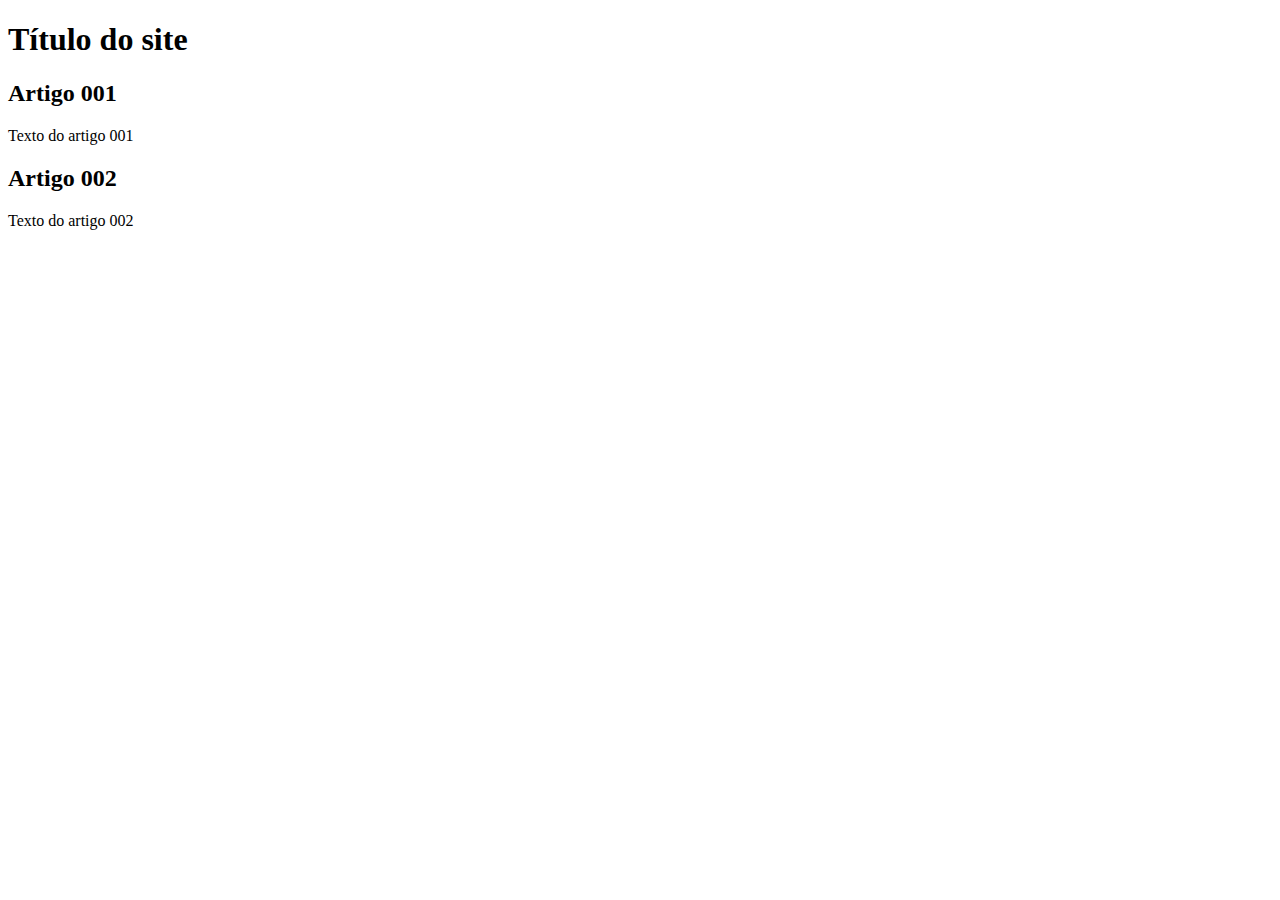
==== index.html @ 04bf8687 "add index" ====
<!DOCTYPE html>
<html lang="pt-br">
<head>
    <meta charset="UTF-8">
    <meta http-equiv="X-UA-Compatible" content="IE=edge">
    <meta name="viewport" content="width=device-width, initial-scale=1.0">
    <title>Título do Site</title>
</head>
<body>
    <main>
        <header>
            <h1> Título do site</h1>
        </header>
        <article>
            <h2> Artigo 001</h2> 
            <p> Texto do artigo 001</p>
        </article>
        <article>
            <h2>Artigo 002</h2>
            <p>Texto do artigo 002</p>
        </article>

    </main>
</body>
</html>
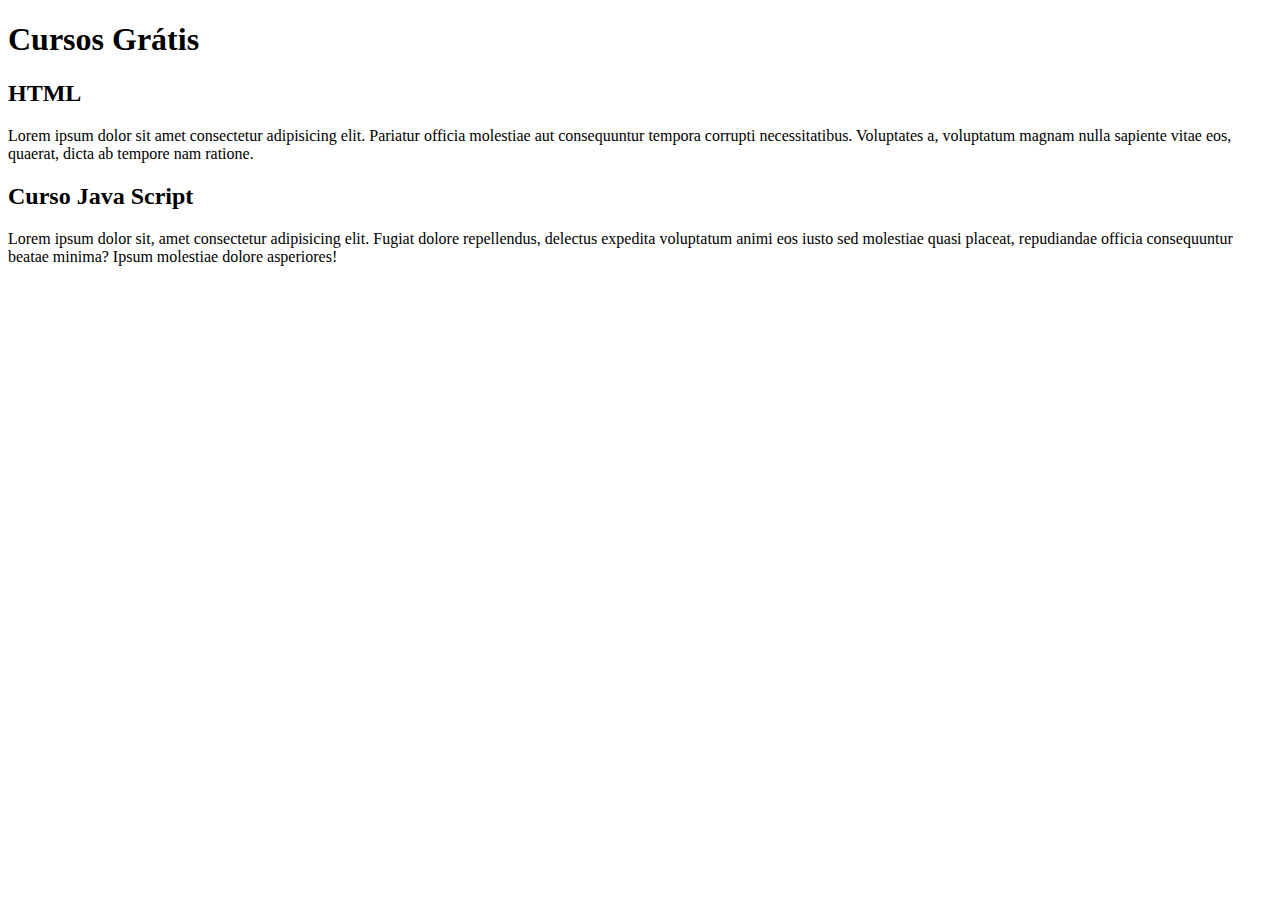
==== commit 9a4aae5c: "comecei a escrever o conteudo" ====
--- a/index.html
+++ b/index.html
@@ -9,15 +9,15 @@
 <body>
     <main>
         <header>
-            <h1> Título do site</h1>
+            <h1> Cursos Grátis</h1>
         </header>
         <article>
-            <h2> Artigo 001</h2> 
-            <p> Texto do artigo 001</p>
+            <h2> HTML</h2> 
+            <p> Lorem ipsum dolor sit amet consectetur adipisicing elit. Pariatur officia molestiae aut consequuntur tempora corrupti necessitatibus. Voluptates a, voluptatum magnam nulla sapiente vitae eos, quaerat, dicta ab tempore nam ratione.</p>
         </article>
         <article>
-            <h2>Artigo 002</h2>
-            <p>Texto do artigo 002</p>
+            <h2>Curso Java Script</h2>
+            <p>Lorem ipsum dolor sit, amet consectetur adipisicing elit. Fugiat dolore repellendus, delectus expedita voluptatum animi eos iusto sed molestiae quasi placeat, repudiandae officia consequuntur beatae minima? Ipsum molestiae dolore asperiores!</p>
         </article>
 
     </main>
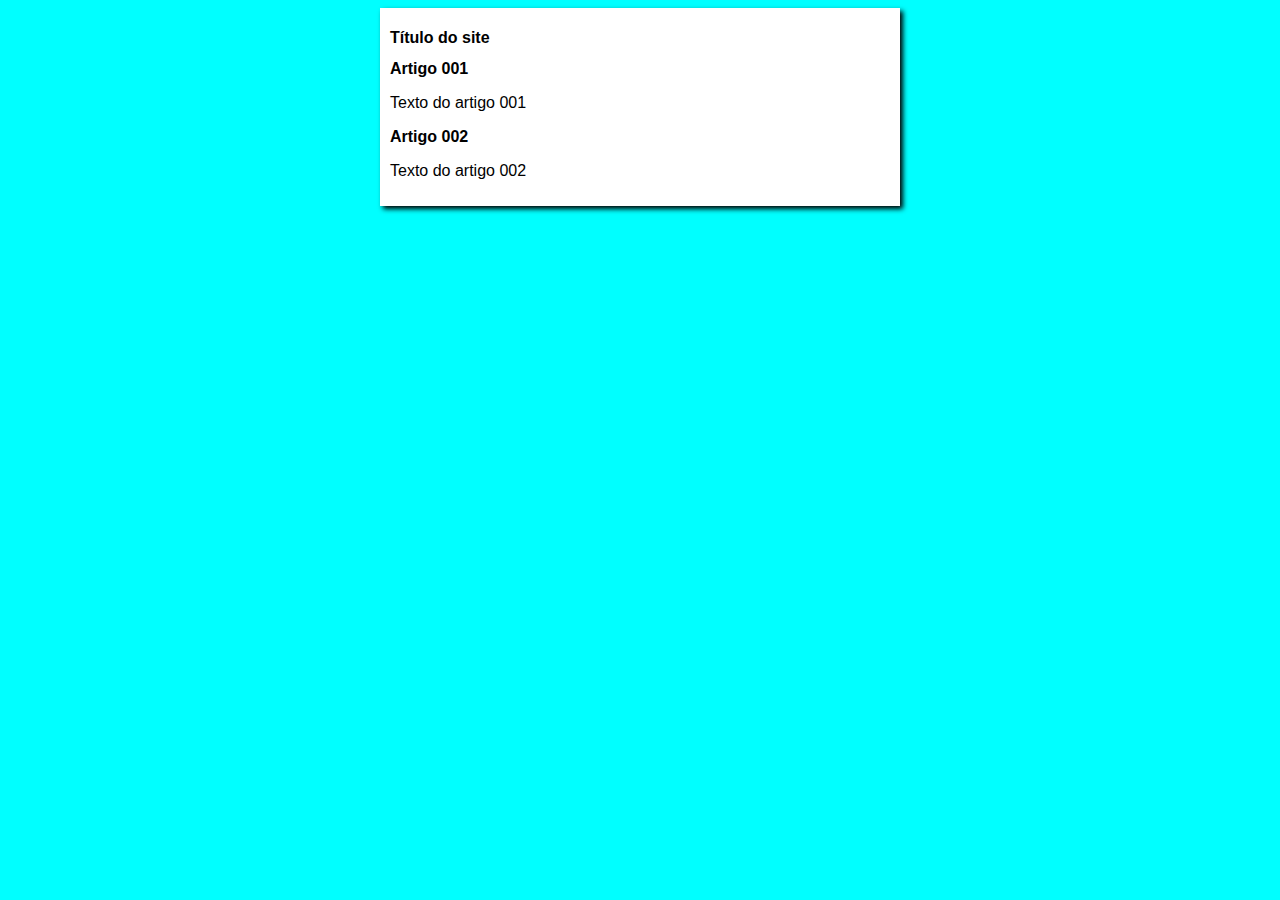
==== commit 94dd6102: "add css" ====
--- a/index.html
+++ b/index.html
@@ -5,19 +5,20 @@
     <meta http-equiv="X-UA-Compatible" content="IE=edge">
     <meta name="viewport" content="width=device-width, initial-scale=1.0">
     <title>Título do Site</title>
+    <link rel="stylesheet" href="estilos/style.css">
 </head>
 <body>
     <main>
         <header>
-            <h1> Cursos Grátis</h1>
+            <h1> Título do site</h1>
         </header>
         <article>
-            <h2> HTML</h2> 
-            <p> Lorem ipsum dolor sit amet consectetur adipisicing elit. Pariatur officia molestiae aut consequuntur tempora corrupti necessitatibus. Voluptates a, voluptatum magnam nulla sapiente vitae eos, quaerat, dicta ab tempore nam ratione.</p>
+            <h2> Artigo 001</h2> 
+            <p> Texto do artigo 001</p>
         </article>
         <article>
-            <h2>Curso Java Script</h2>
-            <p>Lorem ipsum dolor sit, amet consectetur adipisicing elit. Fugiat dolore repellendus, delectus expedita voluptatum animi eos iusto sed molestiae quasi placeat, repudiandae officia consequuntur beatae minima? Ipsum molestiae dolore asperiores!</p>
+            <h2>Artigo 002</h2>
+            <p>Texto do artigo 002</p>
         </article>
 
     </main>
--- a/estilos/style.css
+++ b/estilos/style.css
@@ -0,0 +1,16 @@
+*{
+    font-family: Arial, Helvetica, sans-serif;
+    font-size: 16px;
+    
+}
+body{
+    background-color: aqua;
+
+}
+main{
+    background-color: white;
+    width: 500px;
+    margin: auto;
+    padding: 10px;
+    box-shadow: 3px 3px 5px ;
+}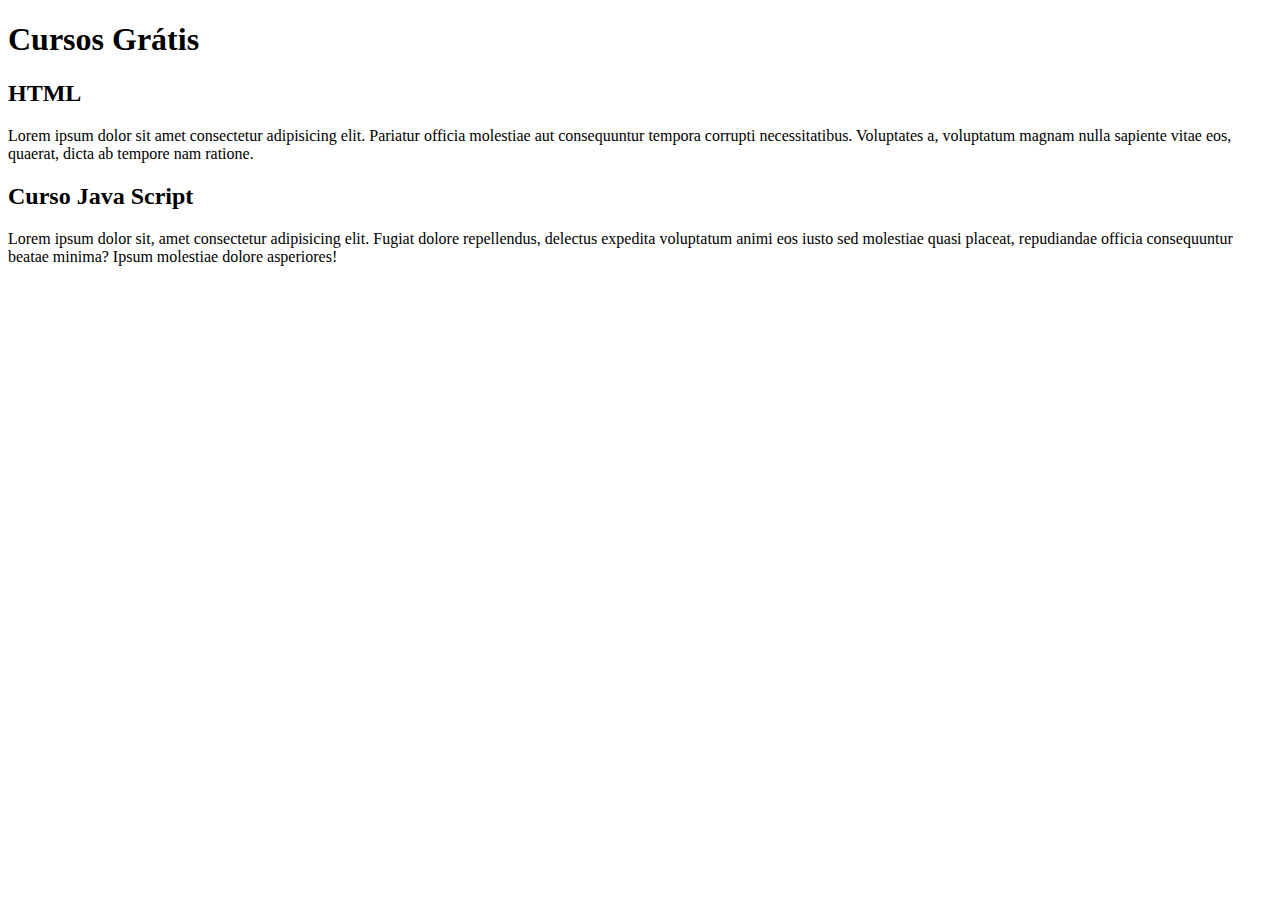
==== commit bea8f4bd: "add title" ====
--- a/index.html
+++ b/index.html
@@ -4,21 +4,20 @@
     <meta charset="UTF-8">
     <meta http-equiv="X-UA-Compatible" content="IE=edge">
     <meta name="viewport" content="width=device-width, initial-scale=1.0">
-    <title>Título do Site</title>
-    <link rel="stylesheet" href="estilos/style.css">
+    <title>Site CursoEVideo</title>
 </head>
 <body>
     <main>
         <header>
-            <h1> Título do site</h1>
+            <h1> Cursos Grátis</h1>
         </header>
         <article>
-            <h2> Artigo 001</h2> 
-            <p> Texto do artigo 001</p>
+            <h2> HTML</h2> 
+            <p> Lorem ipsum dolor sit amet consectetur adipisicing elit. Pariatur officia molestiae aut consequuntur tempora corrupti necessitatibus. Voluptates a, voluptatum magnam nulla sapiente vitae eos, quaerat, dicta ab tempore nam ratione.</p>
         </article>
         <article>
-            <h2>Artigo 002</h2>
-            <p>Texto do artigo 002</p>
+            <h2>Curso Java Script</h2>
+            <p>Lorem ipsum dolor sit, amet consectetur adipisicing elit. Fugiat dolore repellendus, delectus expedita voluptatum animi eos iusto sed molestiae quasi placeat, repudiandae officia consequuntur beatae minima? Ipsum molestiae dolore asperiores!</p>
         </article>
 
     </main>
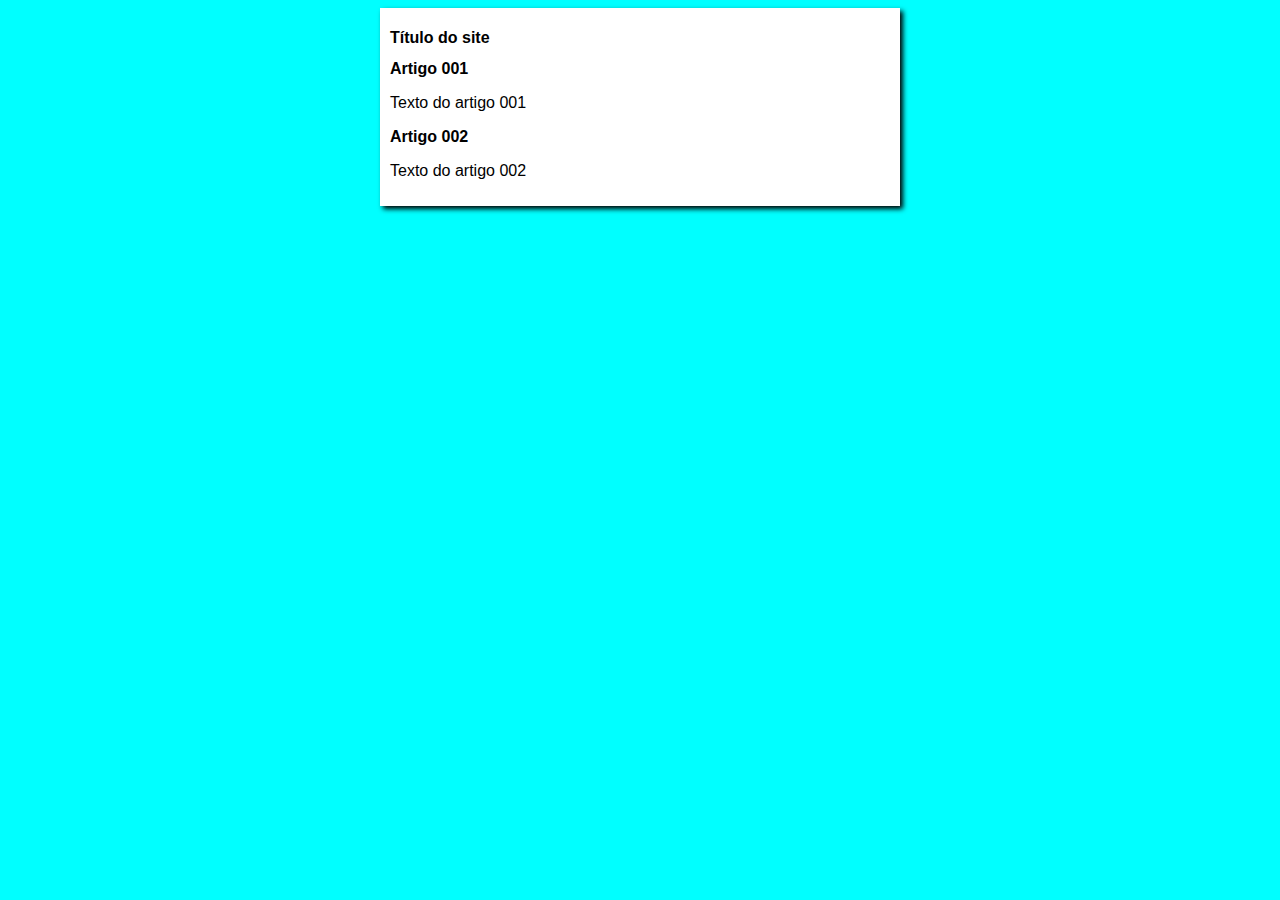
==== commit d249af35: "add title" ====
--- a/index.html
+++ b/index.html
@@ -4,20 +4,21 @@
     <meta charset="UTF-8">
     <meta http-equiv="X-UA-Compatible" content="IE=edge">
     <meta name="viewport" content="width=device-width, initial-scale=1.0">
-    <title>Site CursoEVideo</title>
+    <title>Curso em Video</title>
+    <link rel="stylesheet" href="estilos/style.css">
 </head>
 <body>
     <main>
         <header>
-            <h1> Cursos Grátis</h1>
+            <h1> Título do site</h1>
         </header>
         <article>
-            <h2> HTML</h2> 
-            <p> Lorem ipsum dolor sit amet consectetur adipisicing elit. Pariatur officia molestiae aut consequuntur tempora corrupti necessitatibus. Voluptates a, voluptatum magnam nulla sapiente vitae eos, quaerat, dicta ab tempore nam ratione.</p>
+            <h2> Artigo 001</h2> 
+            <p> Texto do artigo 001</p>
         </article>
         <article>
-            <h2>Curso Java Script</h2>
-            <p>Lorem ipsum dolor sit, amet consectetur adipisicing elit. Fugiat dolore repellendus, delectus expedita voluptatum animi eos iusto sed molestiae quasi placeat, repudiandae officia consequuntur beatae minima? Ipsum molestiae dolore asperiores!</p>
+            <h2>Artigo 002</h2>
+            <p>Texto do artigo 002</p>
         </article>
 
     </main>
--- a/estilos/style.css
+++ b/estilos/style.css
@@ -0,0 +1,16 @@
+*{
+    font-family: Arial, Helvetica, sans-serif;
+    font-size: 16px;
+    
+}
+body{
+    background-color: aqua;
+
+}
+main{
+    background-color: white;
+    width: 500px;
+    margin: auto;
+    padding: 10px;
+    box-shadow: 3px 3px 5px ;
+}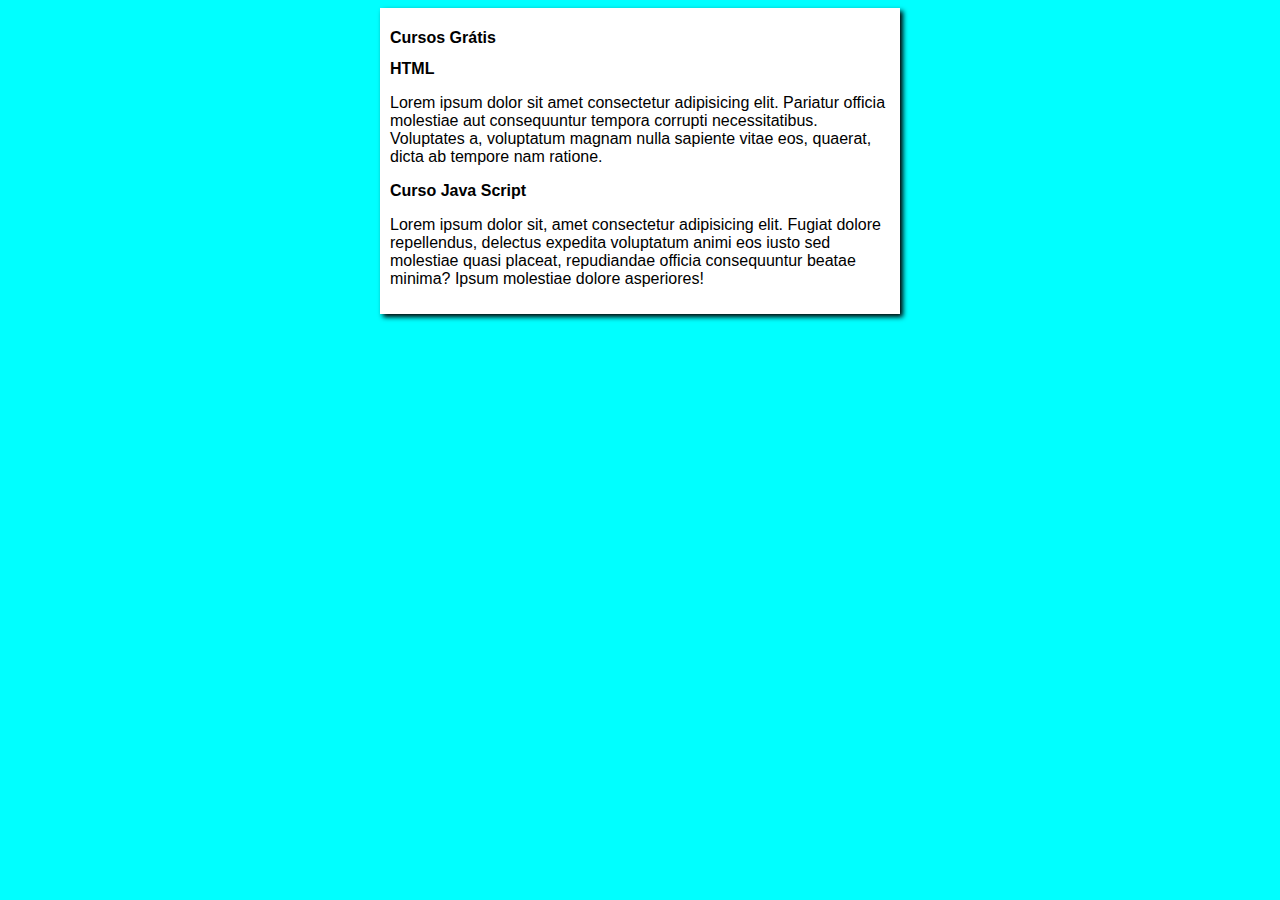
==== commit 7b5694c9: "Merge branch 'design'" ====
--- a/index.html
+++ b/index.html
@@ -10,15 +10,15 @@
 <body>
     <main>
         <header>
-            <h1> Título do site</h1>
+            <h1> Cursos Grátis</h1>
         </header>
         <article>
-            <h2> Artigo 001</h2> 
-            <p> Texto do artigo 001</p>
+            <h2> HTML</h2> 
+            <p> Lorem ipsum dolor sit amet consectetur adipisicing elit. Pariatur officia molestiae aut consequuntur tempora corrupti necessitatibus. Voluptates a, voluptatum magnam nulla sapiente vitae eos, quaerat, dicta ab tempore nam ratione.</p>
         </article>
         <article>
-            <h2>Artigo 002</h2>
-            <p>Texto do artigo 002</p>
+            <h2>Curso Java Script</h2>
+            <p>Lorem ipsum dolor sit, amet consectetur adipisicing elit. Fugiat dolore repellendus, delectus expedita voluptatum animi eos iusto sed molestiae quasi placeat, repudiandae officia consequuntur beatae minima? Ipsum molestiae dolore asperiores!</p>
         </article>
 
     </main>
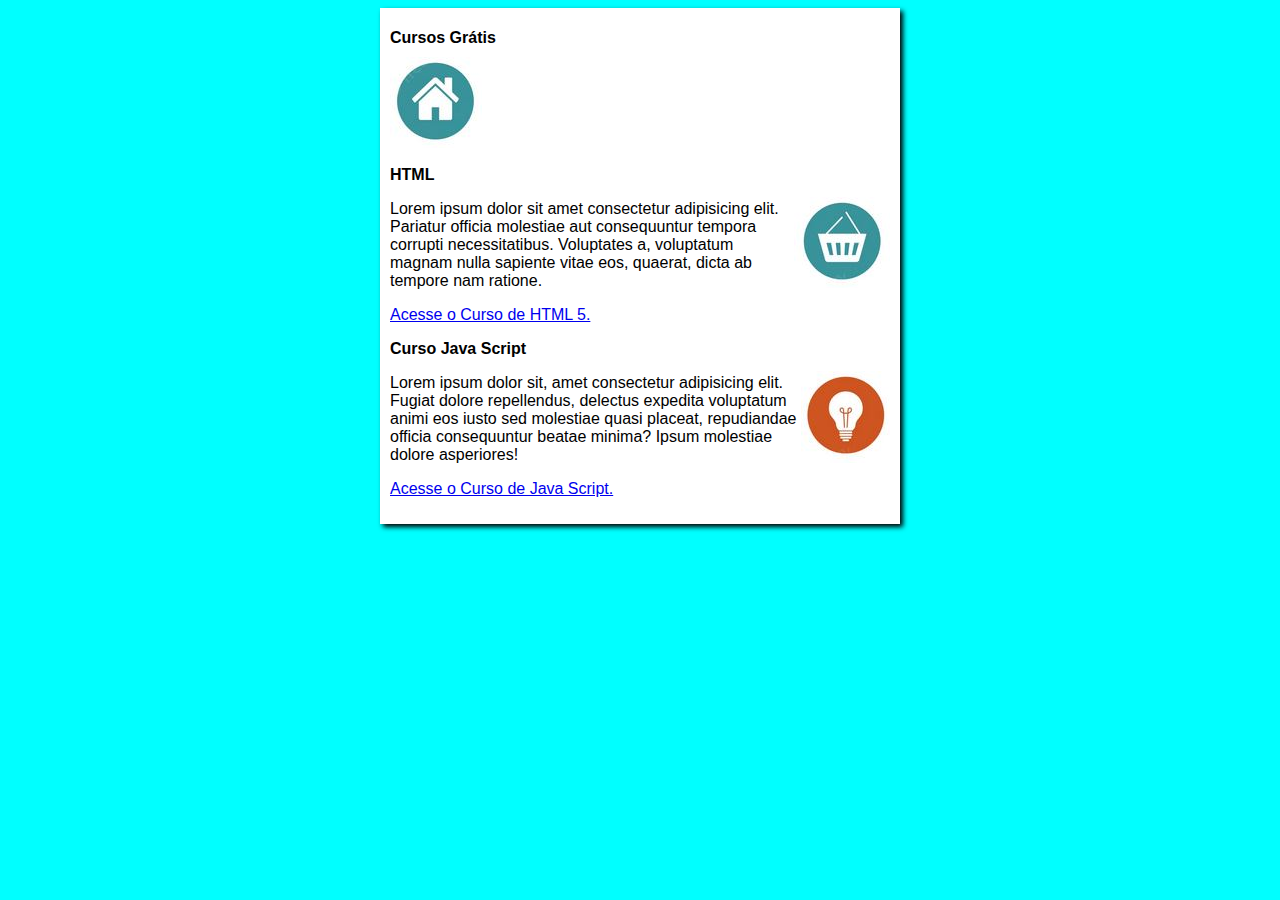
==== commit 5a262ee9: "criei as paginas HTML e JavaScript" ====
--- a/index.html
+++ b/index.html
@@ -11,14 +11,19 @@
     <main>
         <header>
             <h1> Cursos Grátis</h1>
+            <img src="imagens/icon-home.JPG" alt="Curso 1">
         </header>
         <article>
             <h2> HTML</h2> 
+            <img class="lado" src="imagens/icon-basket.JPG" alt="Curso 2">
             <p> Lorem ipsum dolor sit amet consectetur adipisicing elit. Pariatur officia molestiae aut consequuntur tempora corrupti necessitatibus. Voluptates a, voluptatum magnam nulla sapiente vitae eos, quaerat, dicta ab tempore nam ratione.</p>
+            <p><a href="curso-html.html">Acesse o Curso de HTML 5.</a></p>
         </article>
         <article>
             <h2>Curso Java Script</h2>
+            <img class="lado" src="imagens/icon-lamp.JPG" alt="Curso 3">
             <p>Lorem ipsum dolor sit, amet consectetur adipisicing elit. Fugiat dolore repellendus, delectus expedita voluptatum animi eos iusto sed molestiae quasi placeat, repudiandae officia consequuntur beatae minima? Ipsum molestiae dolore asperiores!</p>
+            <p><a href="curso-javascript.html">Acesse o Curso de Java Script.</a></p>
         </article>
 
     </main>
--- a/estilos/style.css
+++ b/estilos/style.css
@@ -13,4 +13,7 @@
     margin: auto;
     padding: 10px;
     box-shadow: 3px 3px 5px ;
+}
+img.lado{
+    float: right;
 }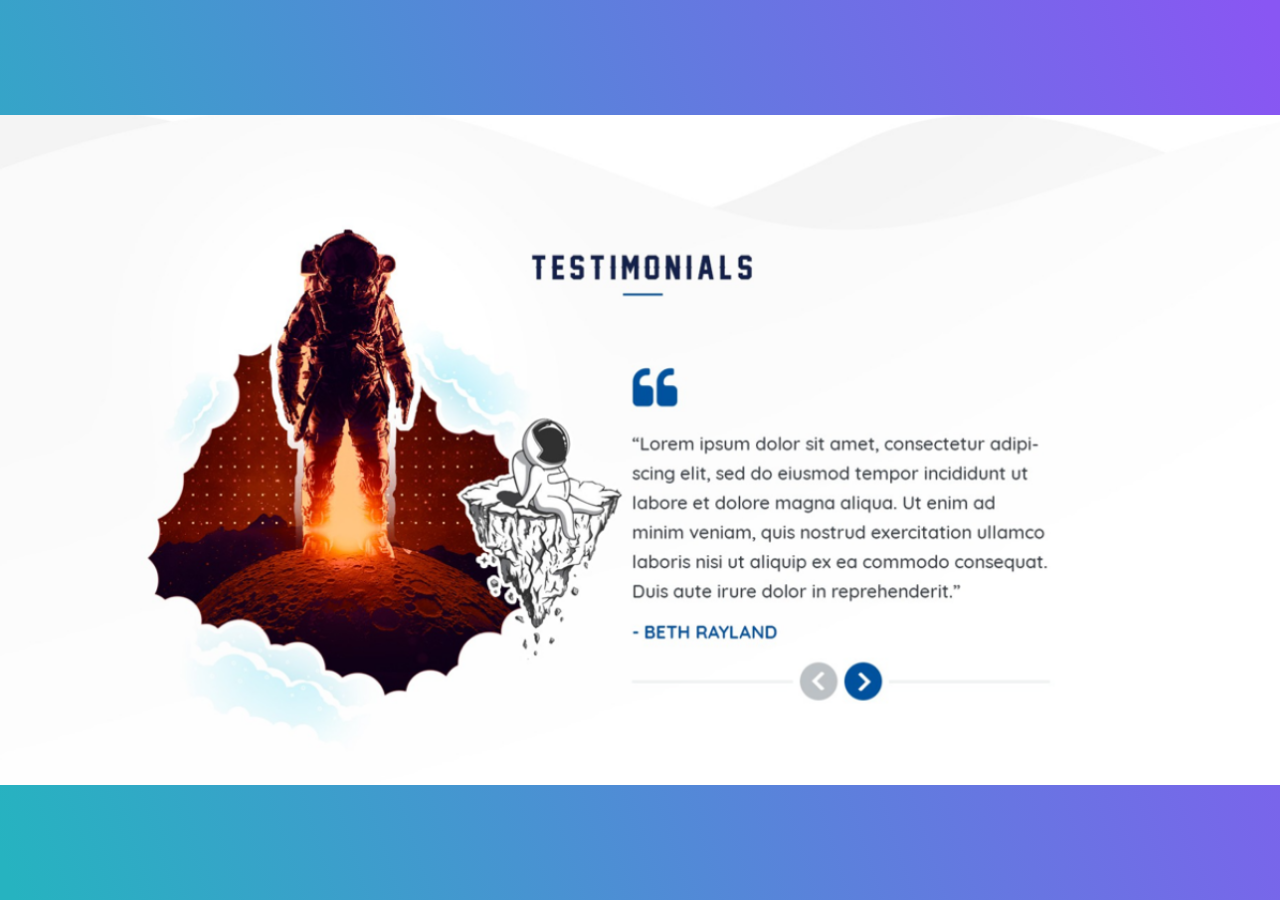
==== commit 4bc75915: "upload modelo flexbox" ====
--- a/index.html
+++ b/index.html
@@ -4,28 +4,27 @@
     <meta charset="UTF-8">
     <meta http-equiv="X-UA-Compatible" content="IE=edge">
     <meta name="viewport" content="width=device-width, initial-scale=1.0">
-    <title>Curso em Video</title>
+    <title>Exemplo Página</title>
     <link rel="stylesheet" href="estilos/style.css">
 </head>
 <body>
-    <main>
-        <header>
-            <h1> Cursos Grátis</h1>
-            <img src="imagens/icon-home.JPG" alt="Curso 1">
-        </header>
-        <article>
-            <h2> HTML</h2> 
-            <img class="lado" src="imagens/icon-basket.JPG" alt="Curso 2">
-            <p> Lorem ipsum dolor sit amet consectetur adipisicing elit. Pariatur officia molestiae aut consequuntur tempora corrupti necessitatibus. Voluptates a, voluptatum magnam nulla sapiente vitae eos, quaerat, dicta ab tempore nam ratione.</p>
-            <p><a href="curso-html.html">Acesse o Curso de HTML 5.</a></p>
-        </article>
-        <article>
-            <h2>Curso Java Script</h2>
-            <img class="lado" src="imagens/icon-lamp.JPG" alt="Curso 3">
-            <p>Lorem ipsum dolor sit, amet consectetur adipisicing elit. Fugiat dolore repellendus, delectus expedita voluptatum animi eos iusto sed molestiae quasi placeat, repudiandae officia consequuntur beatae minima? Ipsum molestiae dolore asperiores!</p>
-            <p><a href="curso-javascript.html">Acesse o Curso de Java Script.</a></p>
-        </article>
-
-    </main>
-</body>
+    <title>Exemplo página Flex Box</title>
+    <div class="content">
+        <div class="slides">
+            <input type="radio" name="slide" id="slide1" checked>
+            <input type="radio" name="slide" id="slide2">
+            
+            <div class="slide s1">
+                <img src="./imagens/6.jpg" alt="Slide 1">
+            </div>
+            <div class="slide">
+                <img src="./imagens/6.jpg" alt="Slide 2">
+            </div>
+        </div>
+        <div class="navigation">
+            <label class="bar" for="slide1"></label>
+            <label class="bar" for="slide2"></label>
+        </div>
+    </div>
+    </body>
 </html>--- a/estilos/style.css
+++ b/estilos/style.css
@@ -1,19 +1,65 @@
-*{
-    font-family: Arial, Helvetica, sans-serif;
-    font-size: 16px;
-    
-}
 body{
-    background-color: aqua;
+    margin: 0;
+    padding: 0;
+    height: 100vh;
+    width: 100vw;
+    background: linear-gradient(72deg, rgb(38, 179, 192) 1%,#8956f3 99%);
 
 }
-main{
-    background-color: white;
-    width: 500px;
-    margin: auto;
-    padding: 10px;
-    box-shadow: 3px 3px 5px ;
+.content{
+    height: 670px;
+    width: 1320px;
+    border-radius: 20px;
+    overflow: hidden;
+    position: absolute;
+    top: 50%;
+    left: 50%;
+    transform: translate(-50%,-50%);
+
 }
-img.lado{
-    float: right;
-}+.navigation{
+    position: absolute;
+    border: 0px solid black;
+    bottom: 11%;
+    left: 65%;
+    transform: translate(-50%);
+    display: flex;
+}
+.bar{
+    width: 40px;
+    height: 40px;
+    margin: 5px;
+    border-radius: 10px;
+    cursor: pointer;
+    transition: .6s;
+}
+.bar:hover{
+    background-color: #0000;
+
+}
+input{
+    display: none;
+}
+.slides{
+    display: flex;
+    width: 200%;
+    height: 100%;
+}
+
+.slide{
+    width: 50%;
+    transition: .6s;
+
+
+}
+.slide img{
+    width: 100%;
+    height: 100%;
+}
+
+#slide1:checked ~ .s1 {
+    margin-left:0;
+}
+#slide2:checked ~ .s1 { 
+    margin-left:-50%;
+}
